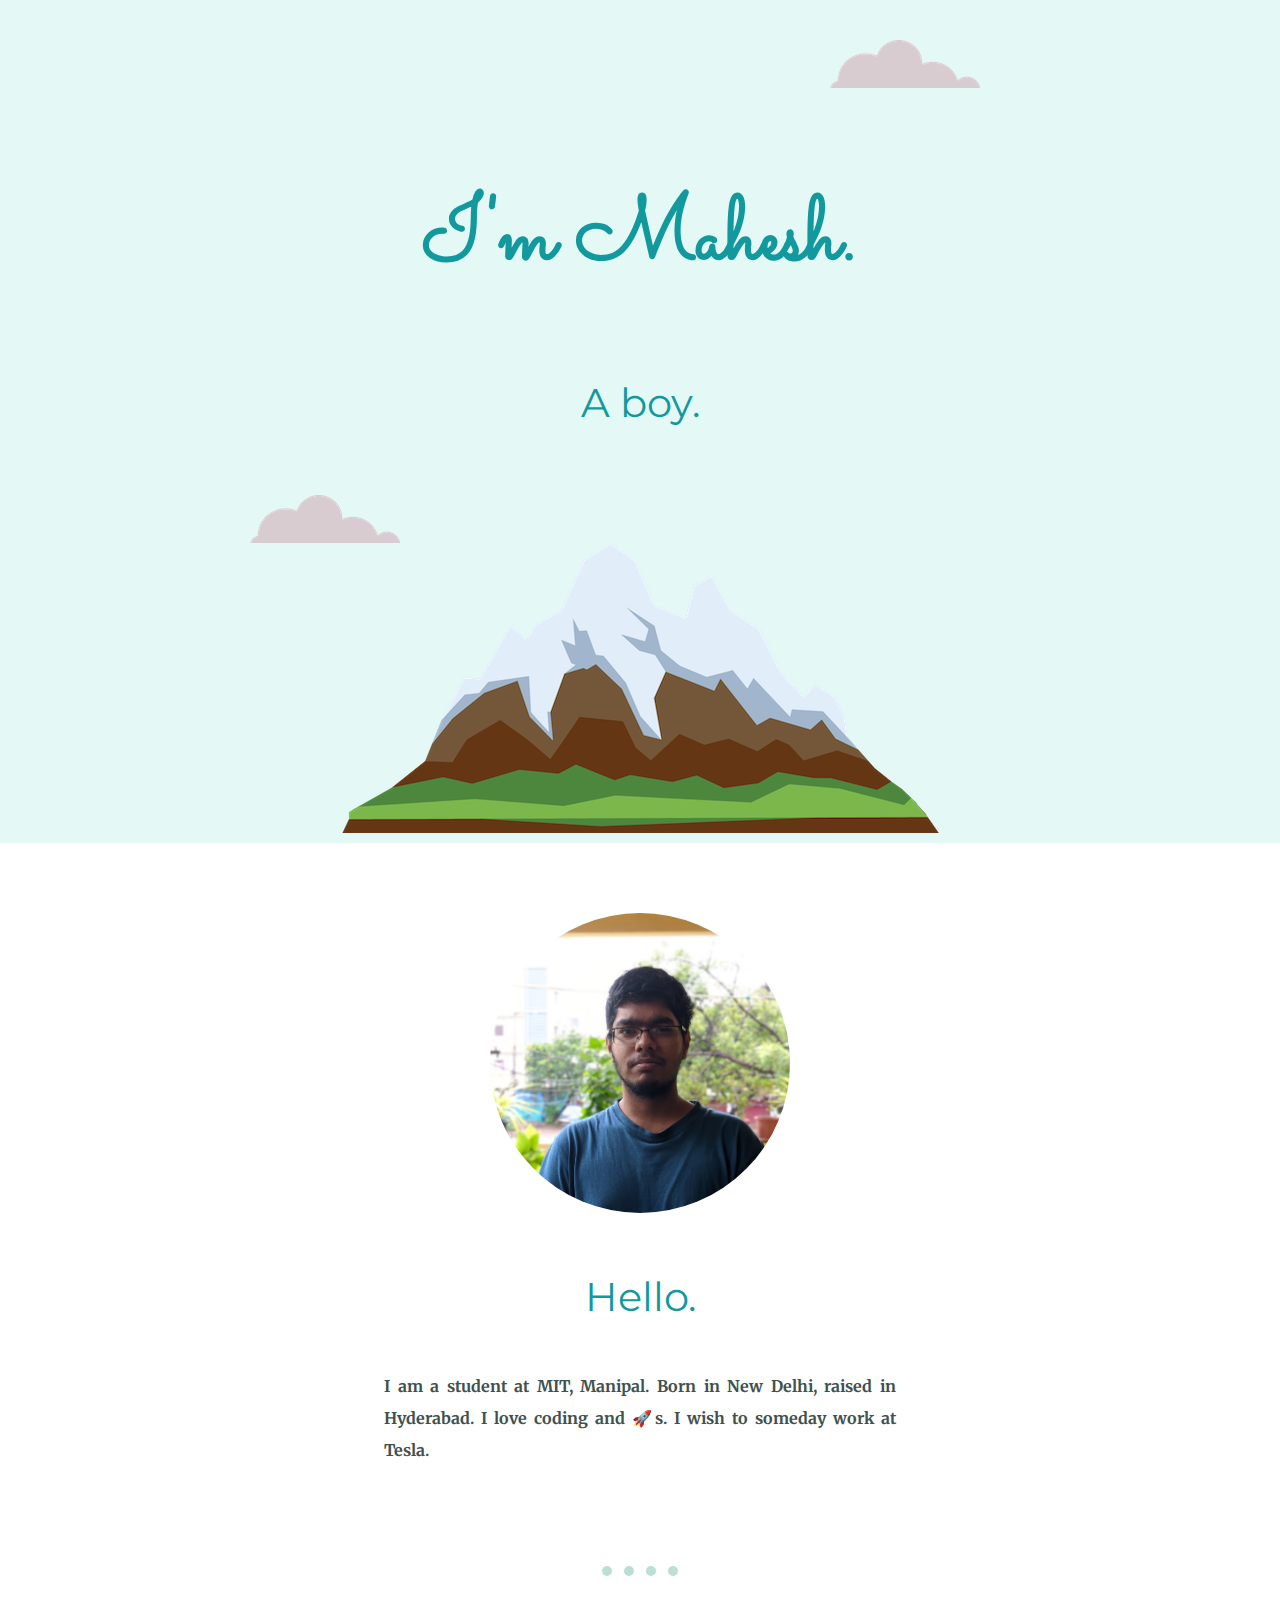
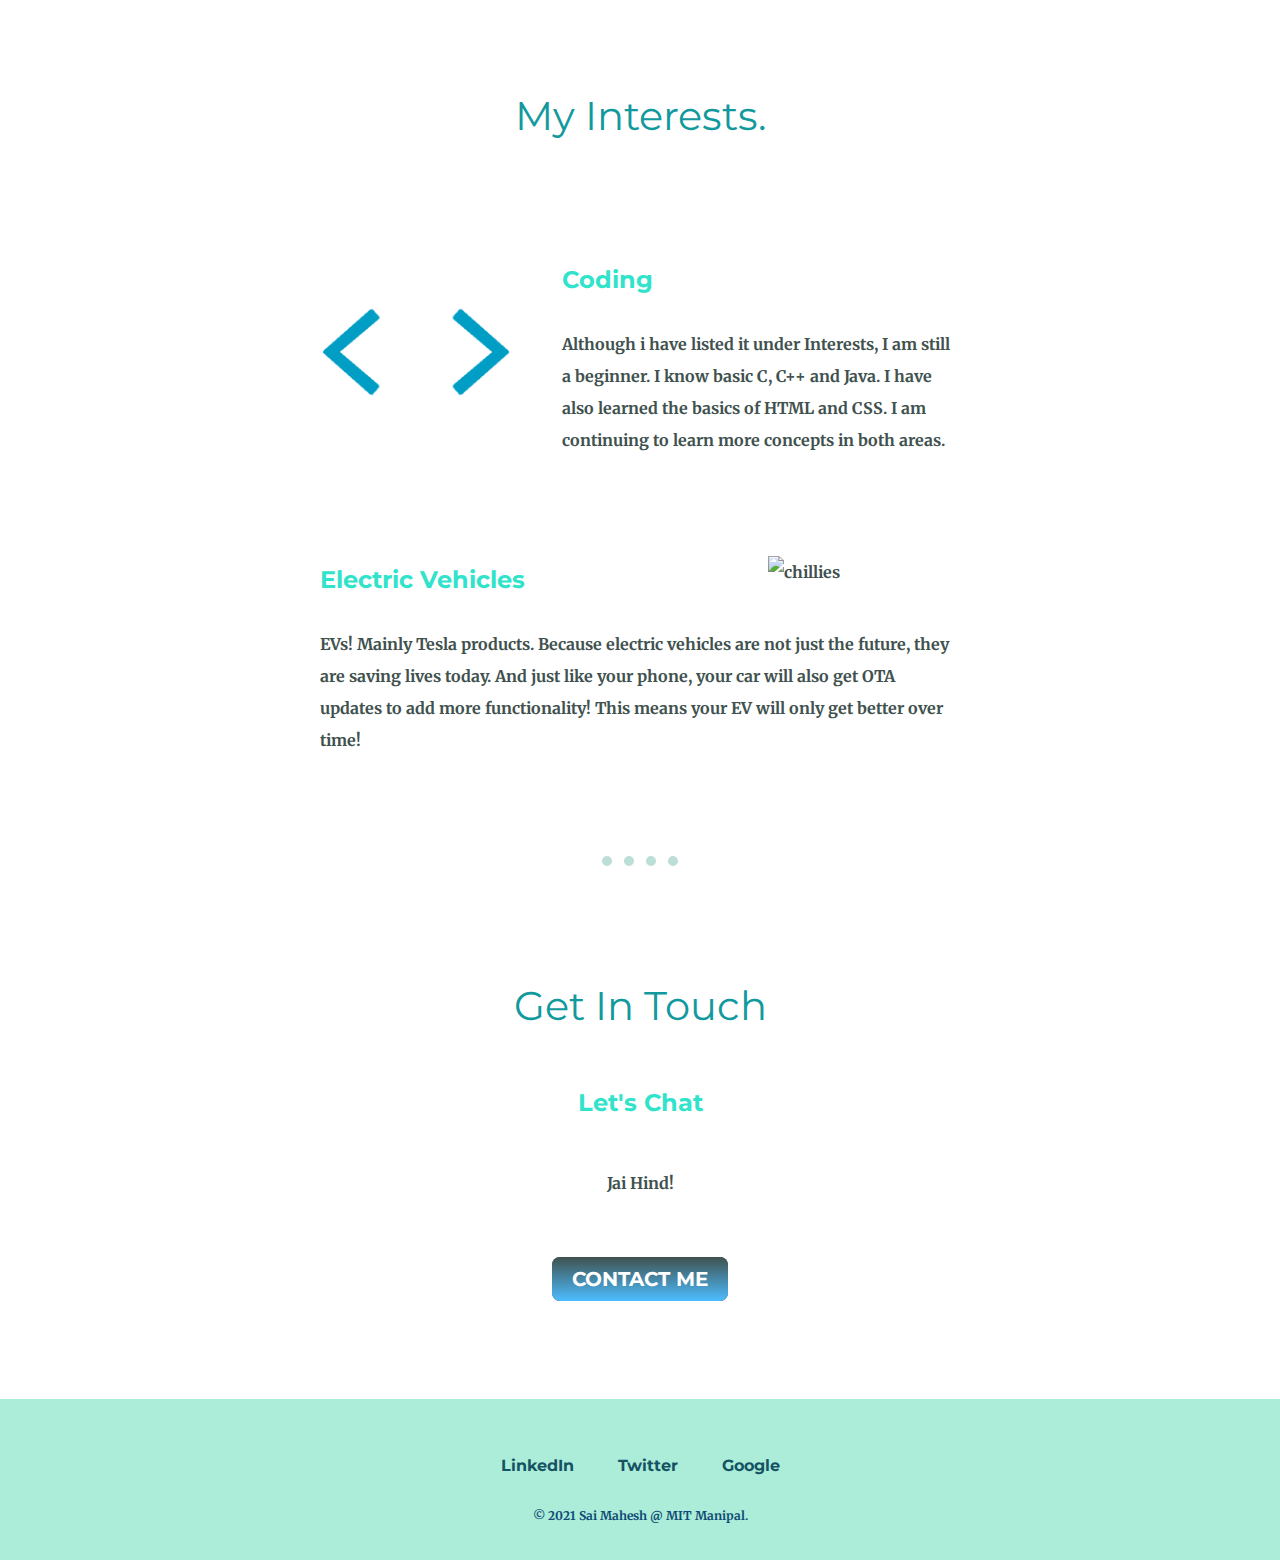
==== index.html @ 8e30acc1 "removed lorem ipsum text" ====
<!DOCTYPE html>
<html lang="en" dir="ltr">

<head>
  <meta charset="utf-8">
  <title>Sai Mahesh</title>
  <link rel="stylesheet" href="css/styles.css">
  <link rel="icon" href="favicon.ico">
  <link rel="preconnect" href="https://fonts.gstatic.com">
  <link href="https://fonts.googleapis.com/css2?family=Merriweather:wght@300&family=Montserrat&family=Sacramento&display=swap" rel="stylesheet">
</head>

<body>
  <div class="top-container">
    <img class="cld top-cloud" src="images/cloud.png" alt="cld-img">
    <h1>I'm Mahesh.</h1>
    <h2>A boy.</h2>
    <img class="cld bottom-cloud" src="images/cloud.png" alt="cld-img">
    <img src="images/mountain.png" alt="mntn-img">
  </div>

  <div class="middle-container">
    <div class="profile">
      <img class="my-face" src="images\00100srPORTRAIT_00100_BURST20200815103437027_COVER.jpg" alt="Me">
      <h2>Hello.</h2>
      <p class="my-description">I am a student at MIT, Manipal. Born in New Delhi, raised in Hyderabad. I love coding and 🚀s. I wish to someday work at Tesla.</p>
    </div>
    <hr>
    <div class="skills">
      <h2>My Interests.</h2>
      <div class="skill-row">
        <img class="skill-1" src="images\giphy.gif" alt="a computer">
        <h3>Coding</h3>
        <p class="sd1">Although i have listed it under Interests, I am still a beginner. I know basic C, C++ and Java. I have also learned the basics of HTML and CSS. I am continuing to learn more concepts in both areas.</p>
      </div>
      <div class="skill-row">
        <img class="skill-2" src="images\tesla-model-x(13).png" alt="chillies">
        <h3>Electric Vehicles</h3>
        <p class="sd2">EVs! Mainly Tesla products. Because electric vehicles are not just the future, they are saving lives today. And just like your phone, your car will also get OTA updates to add more functionality! This means your EV will only
          get better over time!</p>
      </div>
    </div>
    <hr>
    <div class="contact-me">
      <h2>Get In Touch</h2>
      <h3>Let's Chat</h3>
      <p class="contact-message">Jai Hind!</p>
      <a href="mailto:saimaheshpb@gmail.com" class="btn">CONTACT ME</a>
    </div>
  </div>


  <div class="bottom-container">
    <a class="footer-link" href="https://www.linkedin.com/">LinkedIn</a>
    <a class="footer-link" href="https://twitter.com/pbsm22">Twitter</a>
    <a class="footer-link" href="https://www.google.in/">Google</a>
    <p class="copyright">© 2021 Sai Mahesh @ MIT Manipal.</p>
  </div>

</body>

</html>
---- css/styles.css ----
body {
  color: #40514E;
  margin: 0;
  text-align: center;
  font-family: 'Merriweather', serif;
  font-weight: bold;
  line-height: 2;
}

hr {
  border-style: dotted none none none;
  border-width: 10px;
  width: 6%;
  margin: 100px auto;
  color: #bbded6;
}

h1 {
  font-size: 5.625rem;
  margin: 50px auto 0 auto;
  font-family: 'Sacramento', cursive;
  color: #11999e;
}

h2 {
  font-family: 'Montserrat', sans-serif;
  font-size: 2.5rem;
  font-weight: normal;
  color: #11999e;
}

h3 {
  font-family: 'Montserrat', sans-serif;
  color: #30e3ca;
  font-size: 150%;
}

a {
  color: #155263;
  font-family: 'Montserrat', sans-serif;
  margin: 20px 20px;
  text-decoration: none;
}
a:hover {
  color: #defcf9;
}
.my-description {
  margin: auto 30%;
  line-height: 2;
  text-align: justify;
}

.profile {
  vertical-align: middle;
  text-align: center;
}

.top-container {
  background-color: #e4f9f5;
  position: relative;
  padding-top: 100px;
}

.middle-container {
  position: static;
}

.bottom-container {
  background-color: #abedd8;
  padding: 50px 0 20px;
  margin-top: 100px;
}

.top-cloud {
  position: absolute;
  right: 300px;
  top: 40px;
}

.bottom-cloud {
  position: absolute;
  left: 250px;
  bottom: 300px;
}

.my-face {
  width: 300px;
  height: 300px;
  object-fit: cover;
  border-radius: 50%;
  margin-top: 70px;
}

.skill-row {
  width: 50%;
  margin: 100px auto;
  text-align: left;
  line-height: 2;
}

.skill-1 {
  width: 30%;
  margin-right: 50px;
  float: left;
}

.skill-2 {
  width: 30%;
  margin-left: 50px;
  float: right;
}

.btn {
  background: #40514E;
  background-image: -webkit-linear-gradient(top, #40514E, #4cbdff);
  background-image: -moz-linear-gradient(top, #40514E, #4cbdff);
  background-image: -ms-linear-gradient(top, #40514E, #4cbdff);
  background-image: -o-linear-gradient(top, #40514E, #4cbdff);
  background-image: linear-gradient(to bottom, #40514E, #4cbdff);
  -webkit-border-radius: 8;
  -moz-border-radius: 8;
  border-radius: 8px;
  font-family: 'Montserrat', sans-serif;
  color: #ffffff;
  font-size: 20px;
  padding: 10px 20px 10px 20px;
  text-decoration: none;
}

.btn:hover {
  background: #3cb0fd;
  background-image: -webkit-linear-gradient(top, #3cb0fd, #3498db);
  background-image: -moz-linear-gradient(top, #3cb0fd, #3498db);
  background-image: -ms-linear-gradient(top, #3cb0fd, #3498db);
  background-image: -o-linear-gradient(top, #3cb0fd, #3498db);
  background-image: linear-gradient(to bottom, #3cb0fd, #3498db);
  text-decoration: none;
}
.contact-message {
  width: 40%;
  margin: 40px auto 60px;
}
.copyright {
  padding-top: 10px;
  color: #0f4c75;
  font-size: .75rem;
}
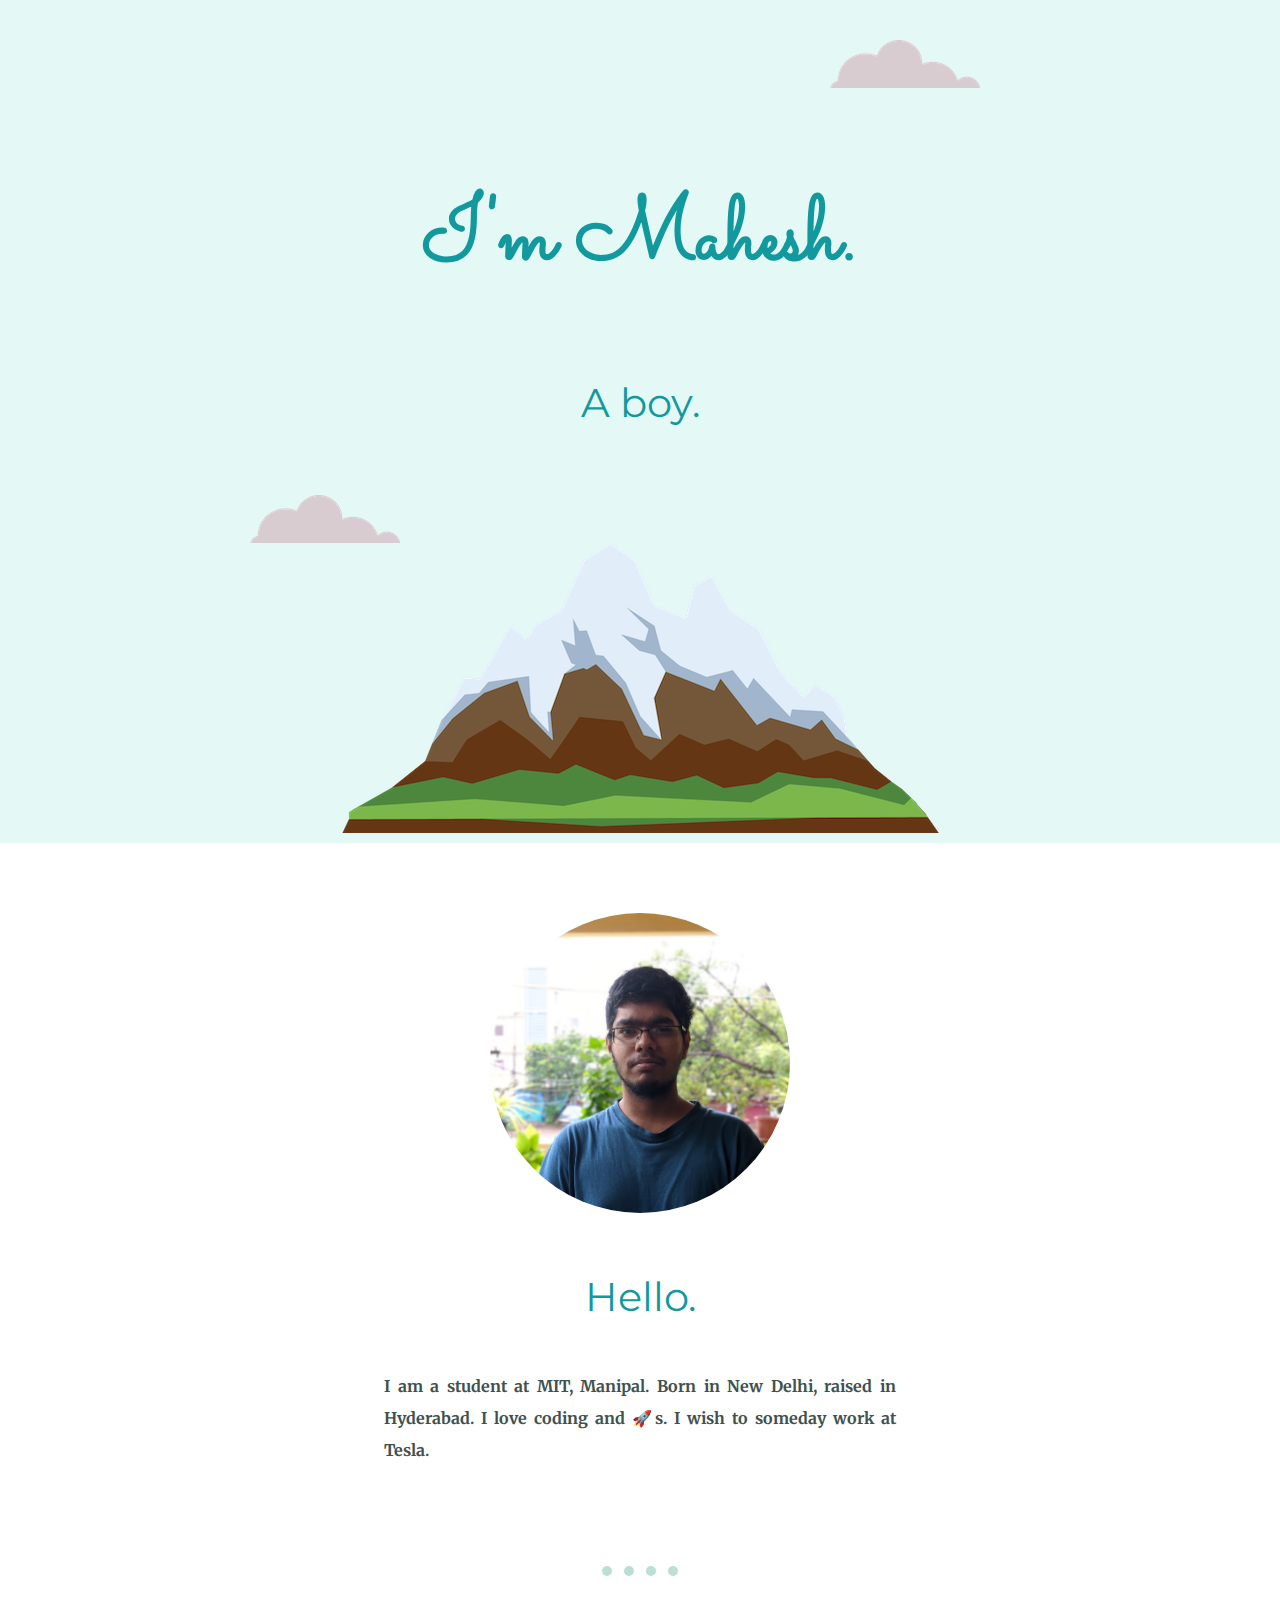
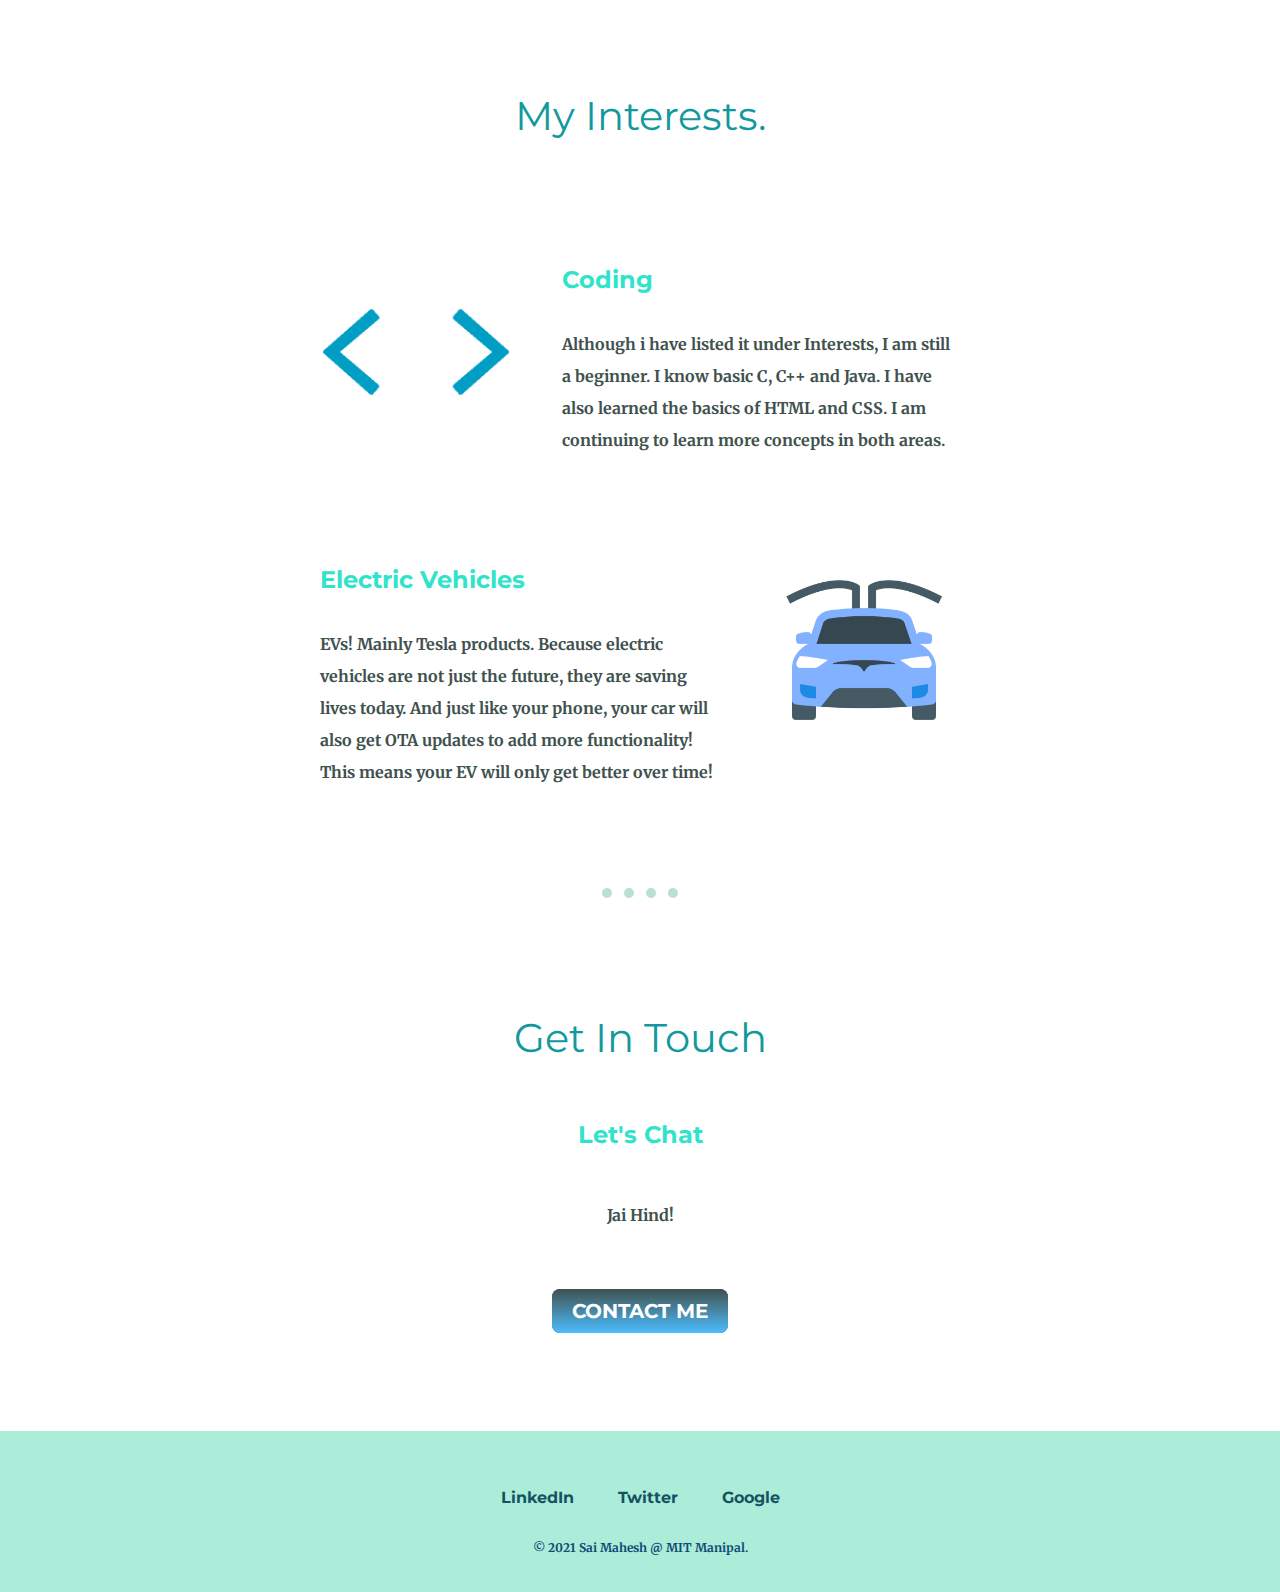
==== commit e7565314: "changed alt text for skill-2" ====
--- a/index.html
+++ b/index.html
@@ -34,7 +34,7 @@
         <p class="sd1">Although i have listed it under Interests, I am still a beginner. I know basic C, C++ and Java. I have also learned the basics of HTML and CSS. I am continuing to learn more concepts in both areas.</p>
       </div>
       <div class="skill-row">
-        <img class="skill-2" src="images\tesla-model-x(13).png" alt="chillies">
+        <img class="skill-2" src="images\tesla-model-x(13).png" alt="model-x">
         <h3>Electric Vehicles</h3>
         <p class="sd2">EVs! Mainly Tesla products. Because electric vehicles are not just the future, they are saving lives today. And just like your phone, your car will also get OTA updates to add more functionality! This means your EV will only
           get better over time!</p>
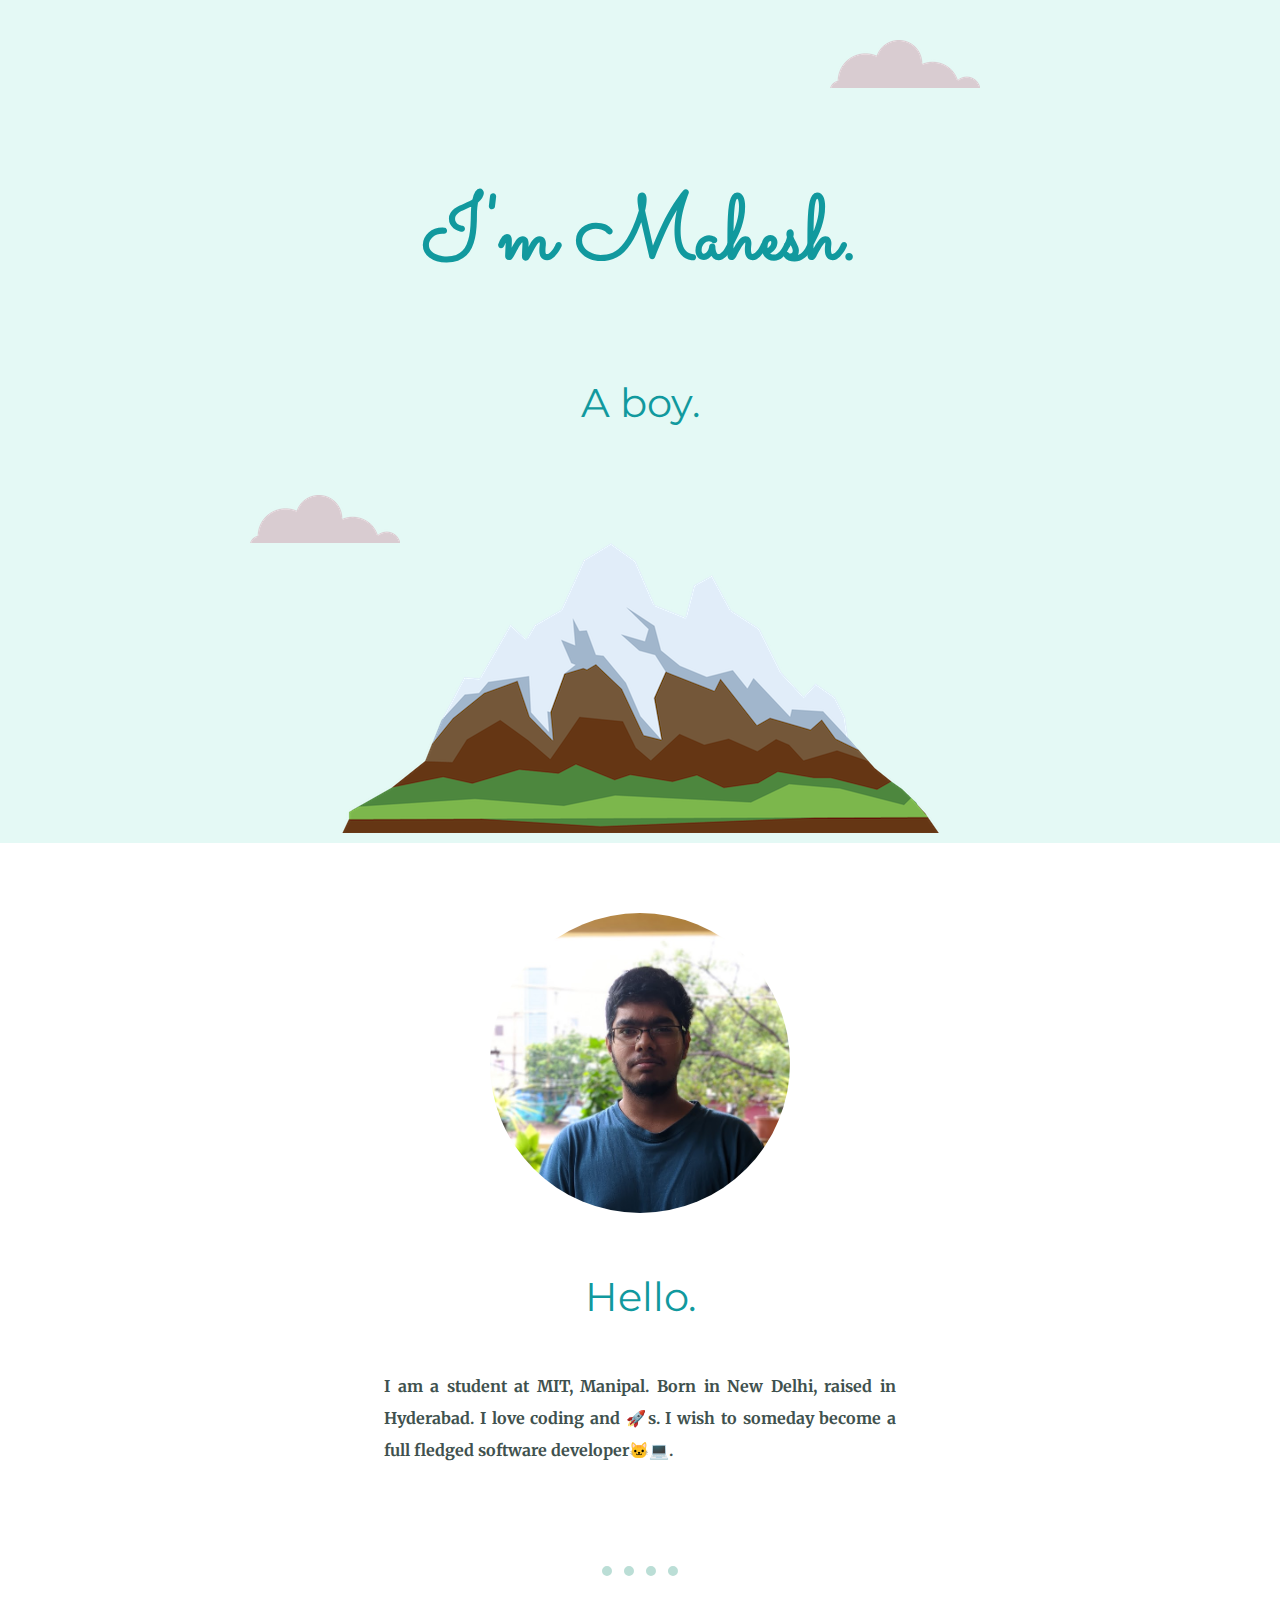
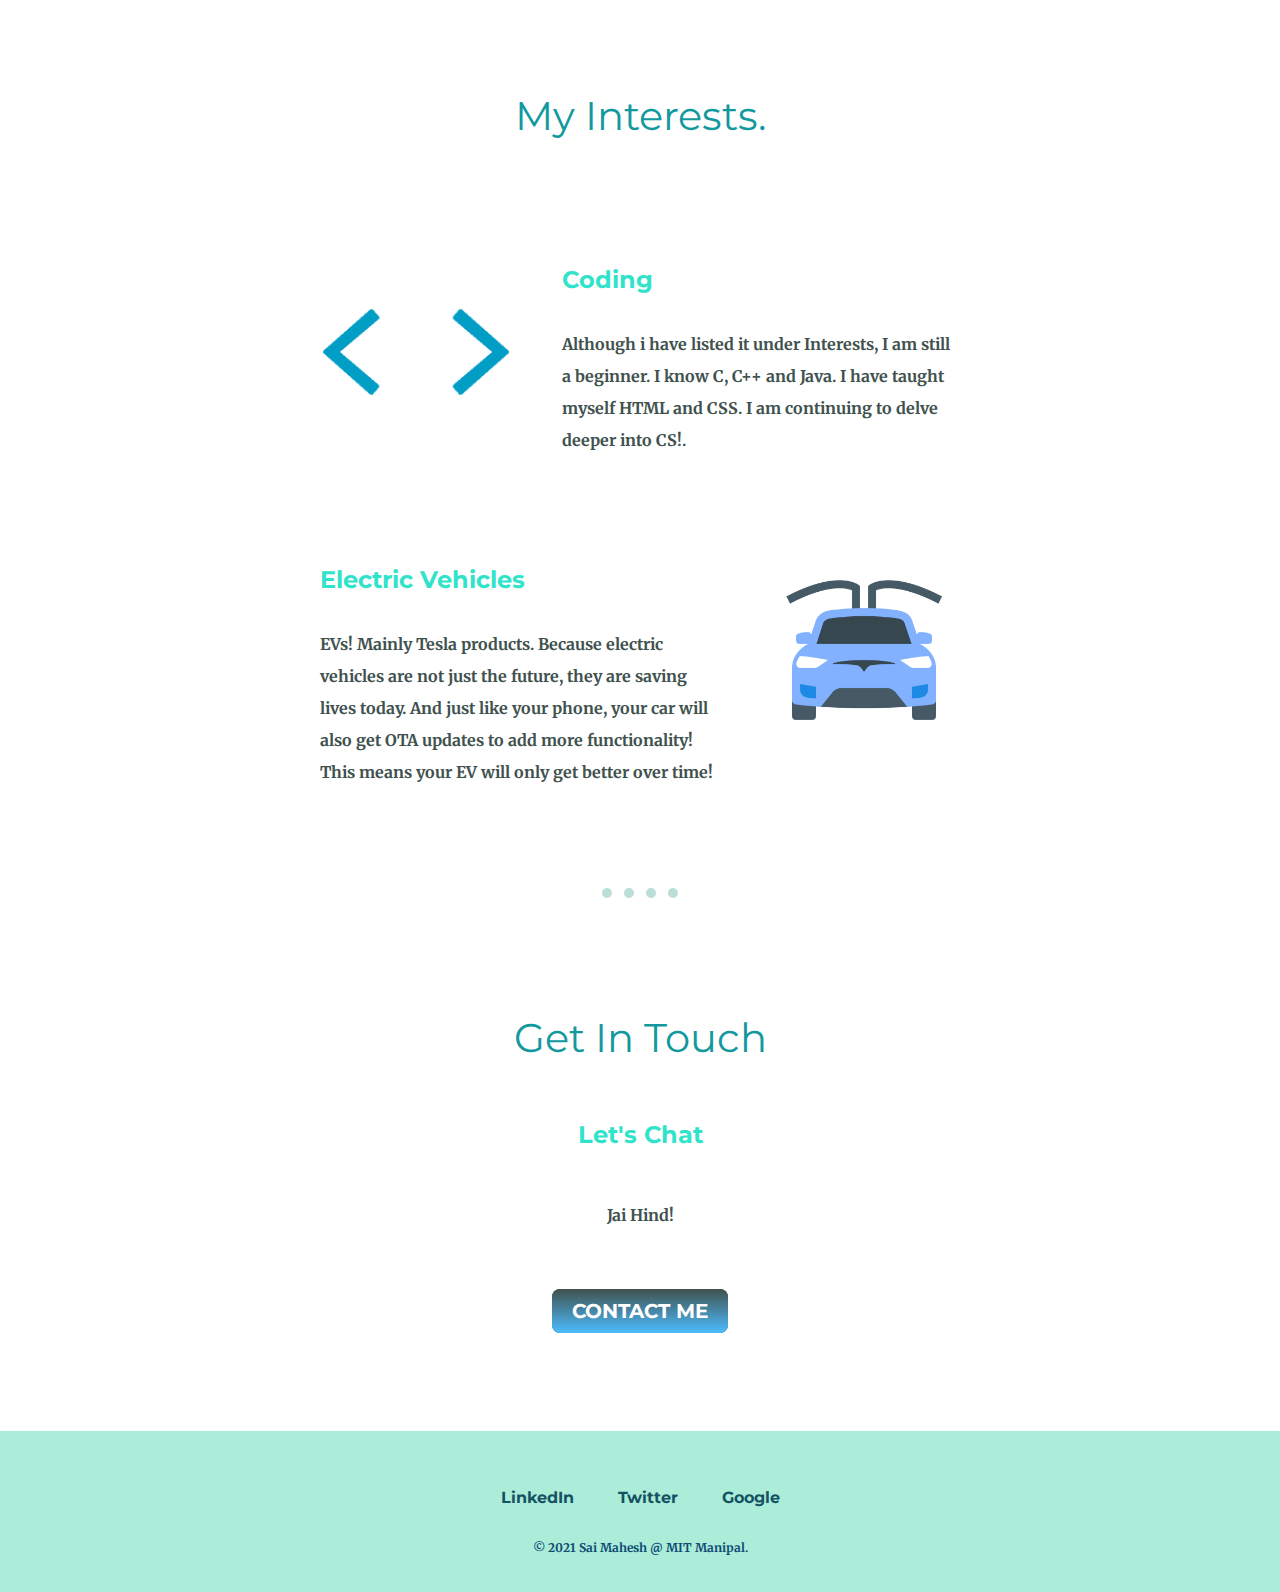
==== commit d88139c0: "Update index.html" ====
--- a/index.html
+++ b/index.html
@@ -23,7 +23,7 @@
     <div class="profile">
       <img class="my-face" src="images\00100srPORTRAIT_00100_BURST20200815103437027_COVER.jpg" alt="Me">
       <h2>Hello.</h2>
-      <p class="my-description">I am a student at MIT, Manipal. Born in New Delhi, raised in Hyderabad. I love coding and 🚀s. I wish to someday work at Tesla.</p>
+      <p class="my-description">I am a student at MIT, Manipal. Born in New Delhi, raised in Hyderabad. I love coding and 🚀s. I wish to someday become a full fledged software developer🐱‍💻.</p>
     </div>
     <hr>
     <div class="skills">
@@ -31,7 +31,7 @@
       <div class="skill-row">
         <img class="skill-1" src="images\giphy.gif" alt="a computer">
         <h3>Coding</h3>
-        <p class="sd1">Although i have listed it under Interests, I am still a beginner. I know basic C, C++ and Java. I have also learned the basics of HTML and CSS. I am continuing to learn more concepts in both areas.</p>
+        <p class="sd1">Although i have listed it under Interests, I am still a beginner. I know C, C++ and Java. I have taught myself HTML and CSS. I am continuing to delve deeper into CS!.</p>
       </div>
       <div class="skill-row">
         <img class="skill-2" src="images\tesla-model-x(13).png" alt="model-x">
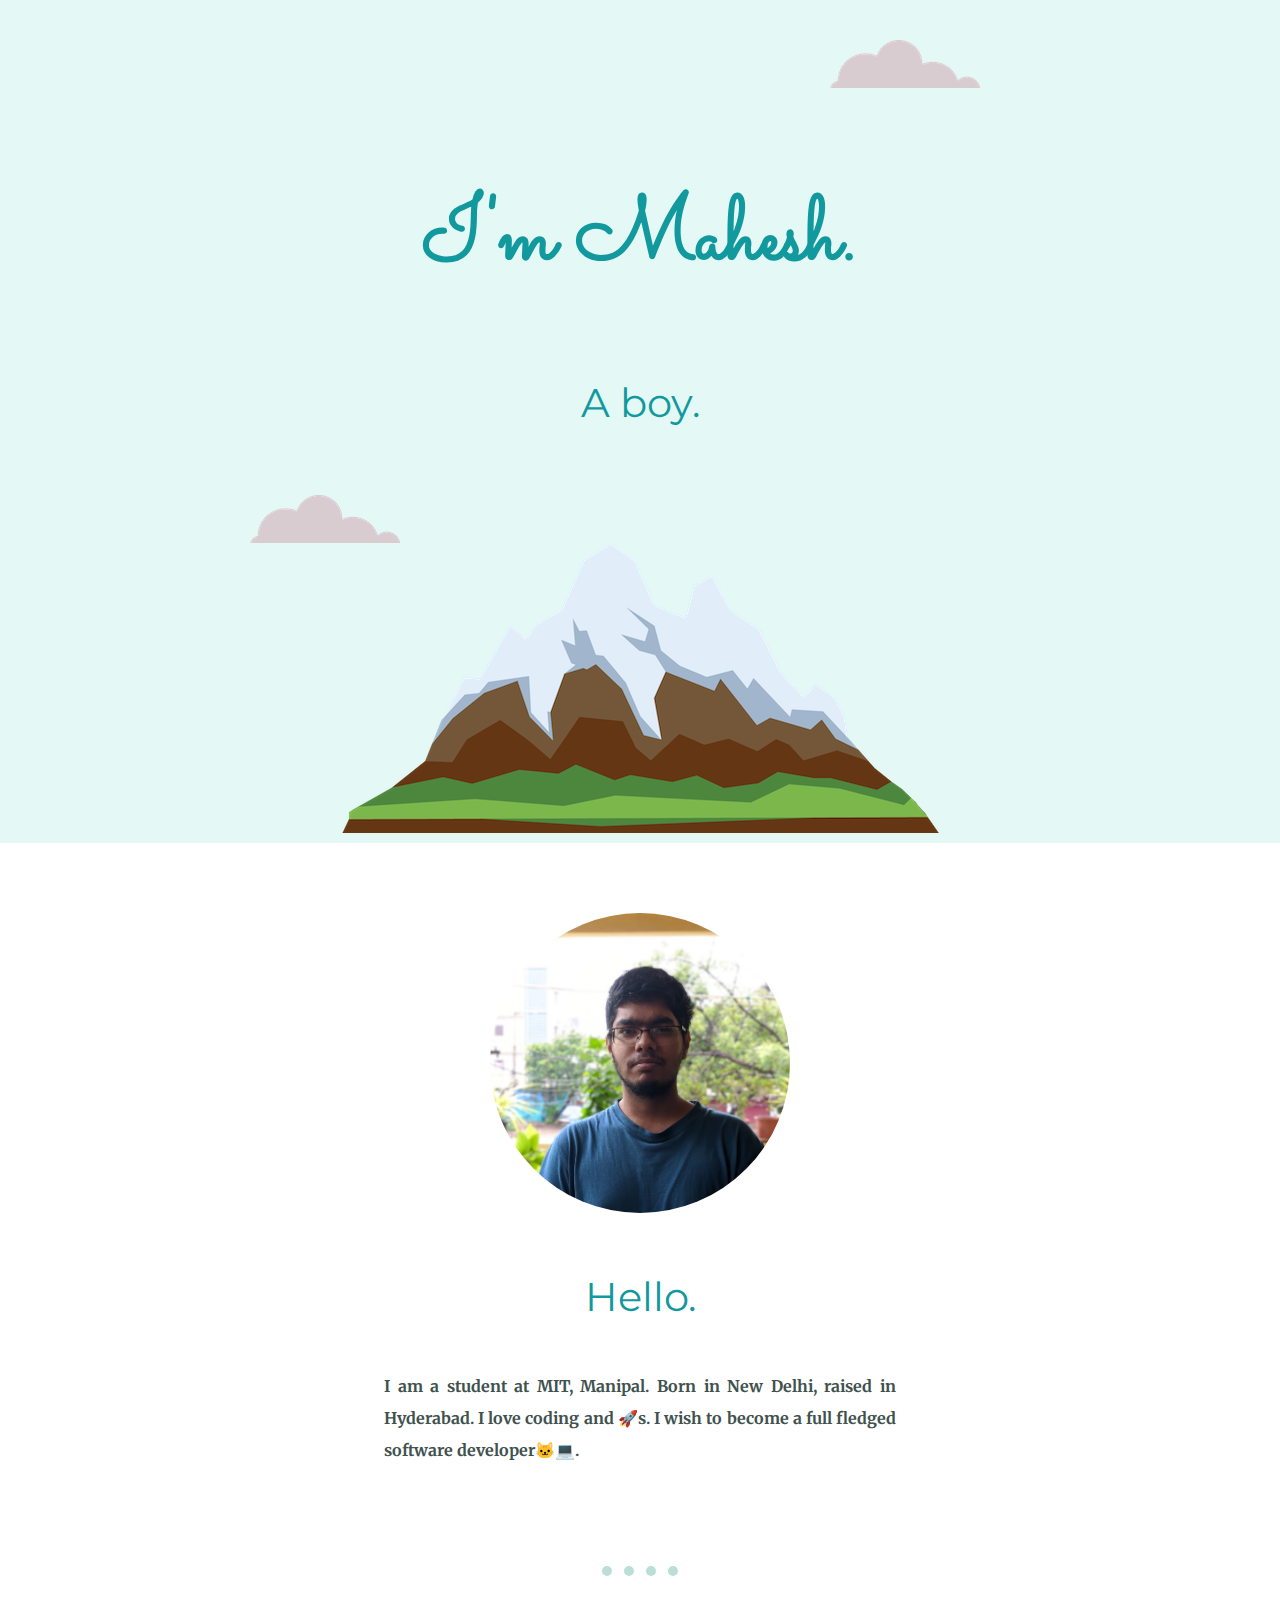
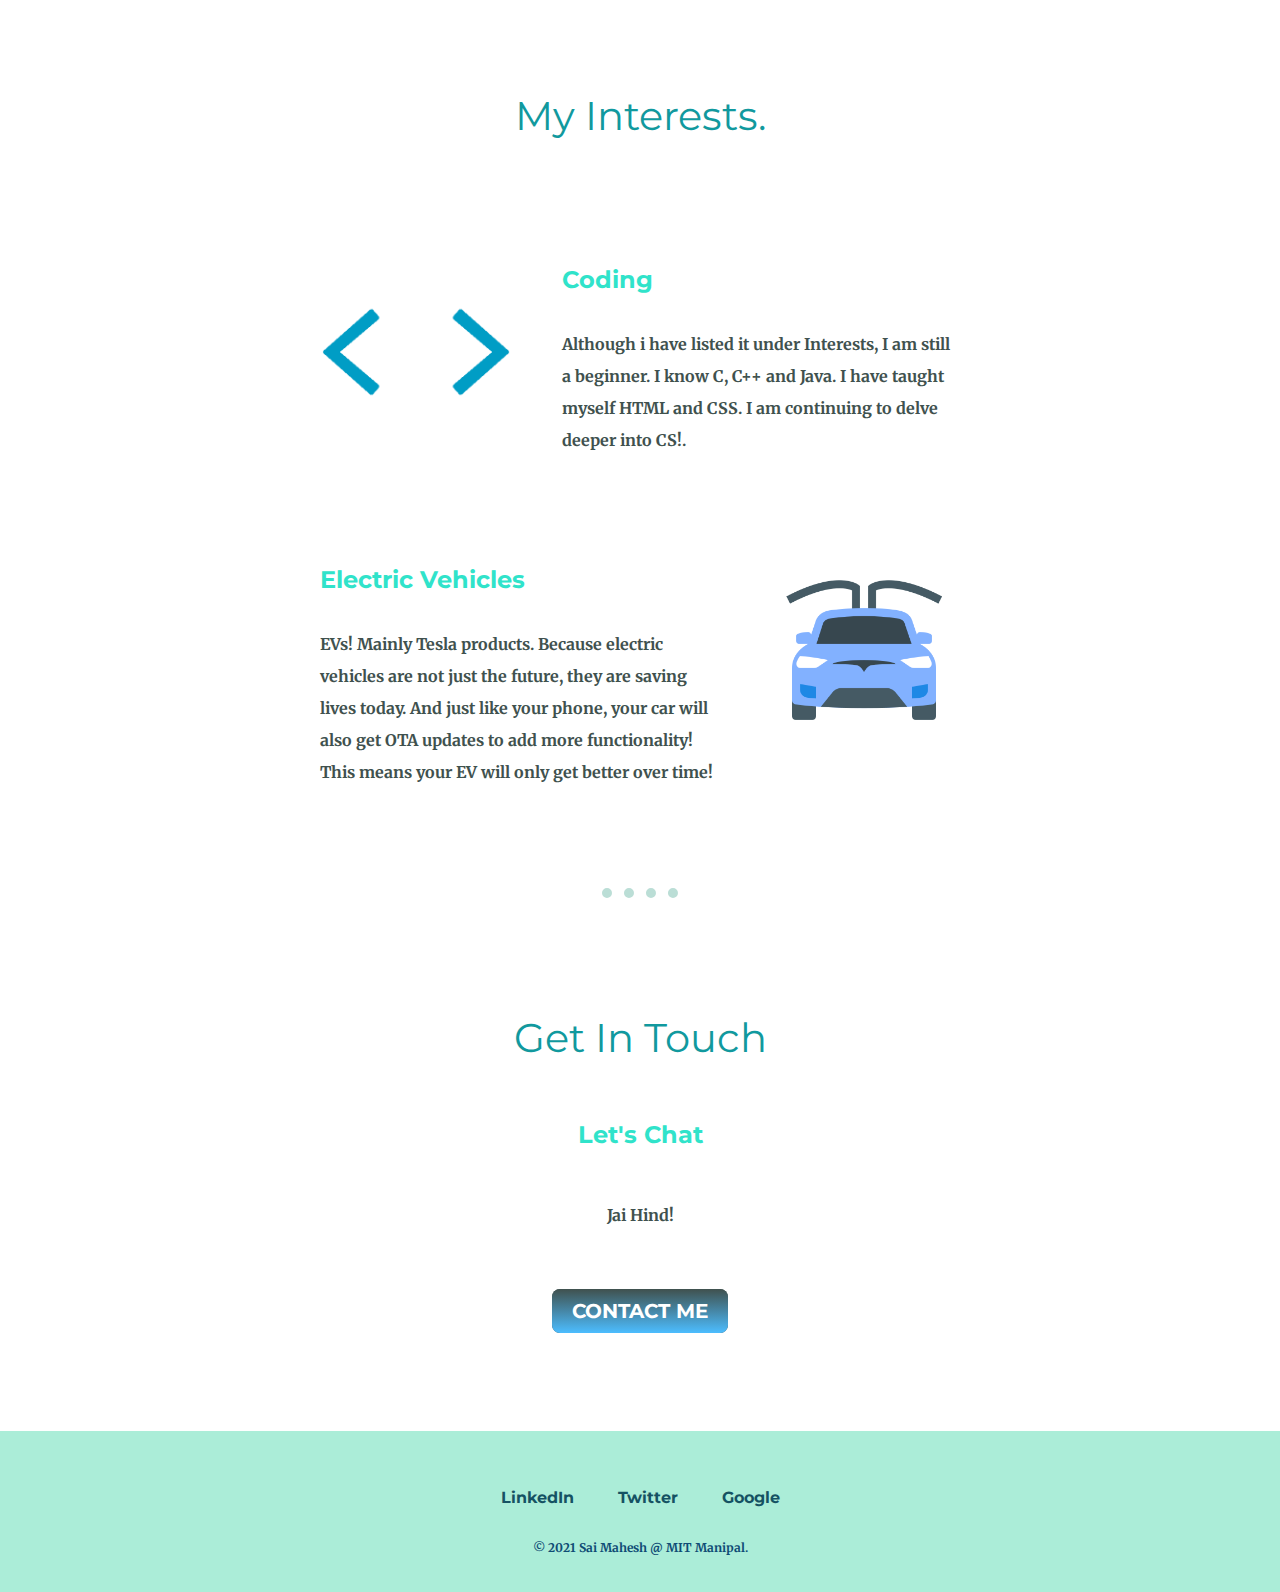
==== commit ae43d727: "Update index.html" ====
--- a/index.html
+++ b/index.html
@@ -23,7 +23,7 @@
     <div class="profile">
       <img class="my-face" src="images\00100srPORTRAIT_00100_BURST20200815103437027_COVER.jpg" alt="Me">
       <h2>Hello.</h2>
-      <p class="my-description">I am a student at MIT, Manipal. Born in New Delhi, raised in Hyderabad. I love coding and 🚀s. I wish to someday become a full fledged software developer🐱‍💻.</p>
+      <p class="my-description">I am a student at MIT, Manipal. Born in New Delhi, raised in Hyderabad. I love coding and 🚀s. I wish to become a full fledged software developer🐱‍💻.</p>
     </div>
     <hr>
     <div class="skills">
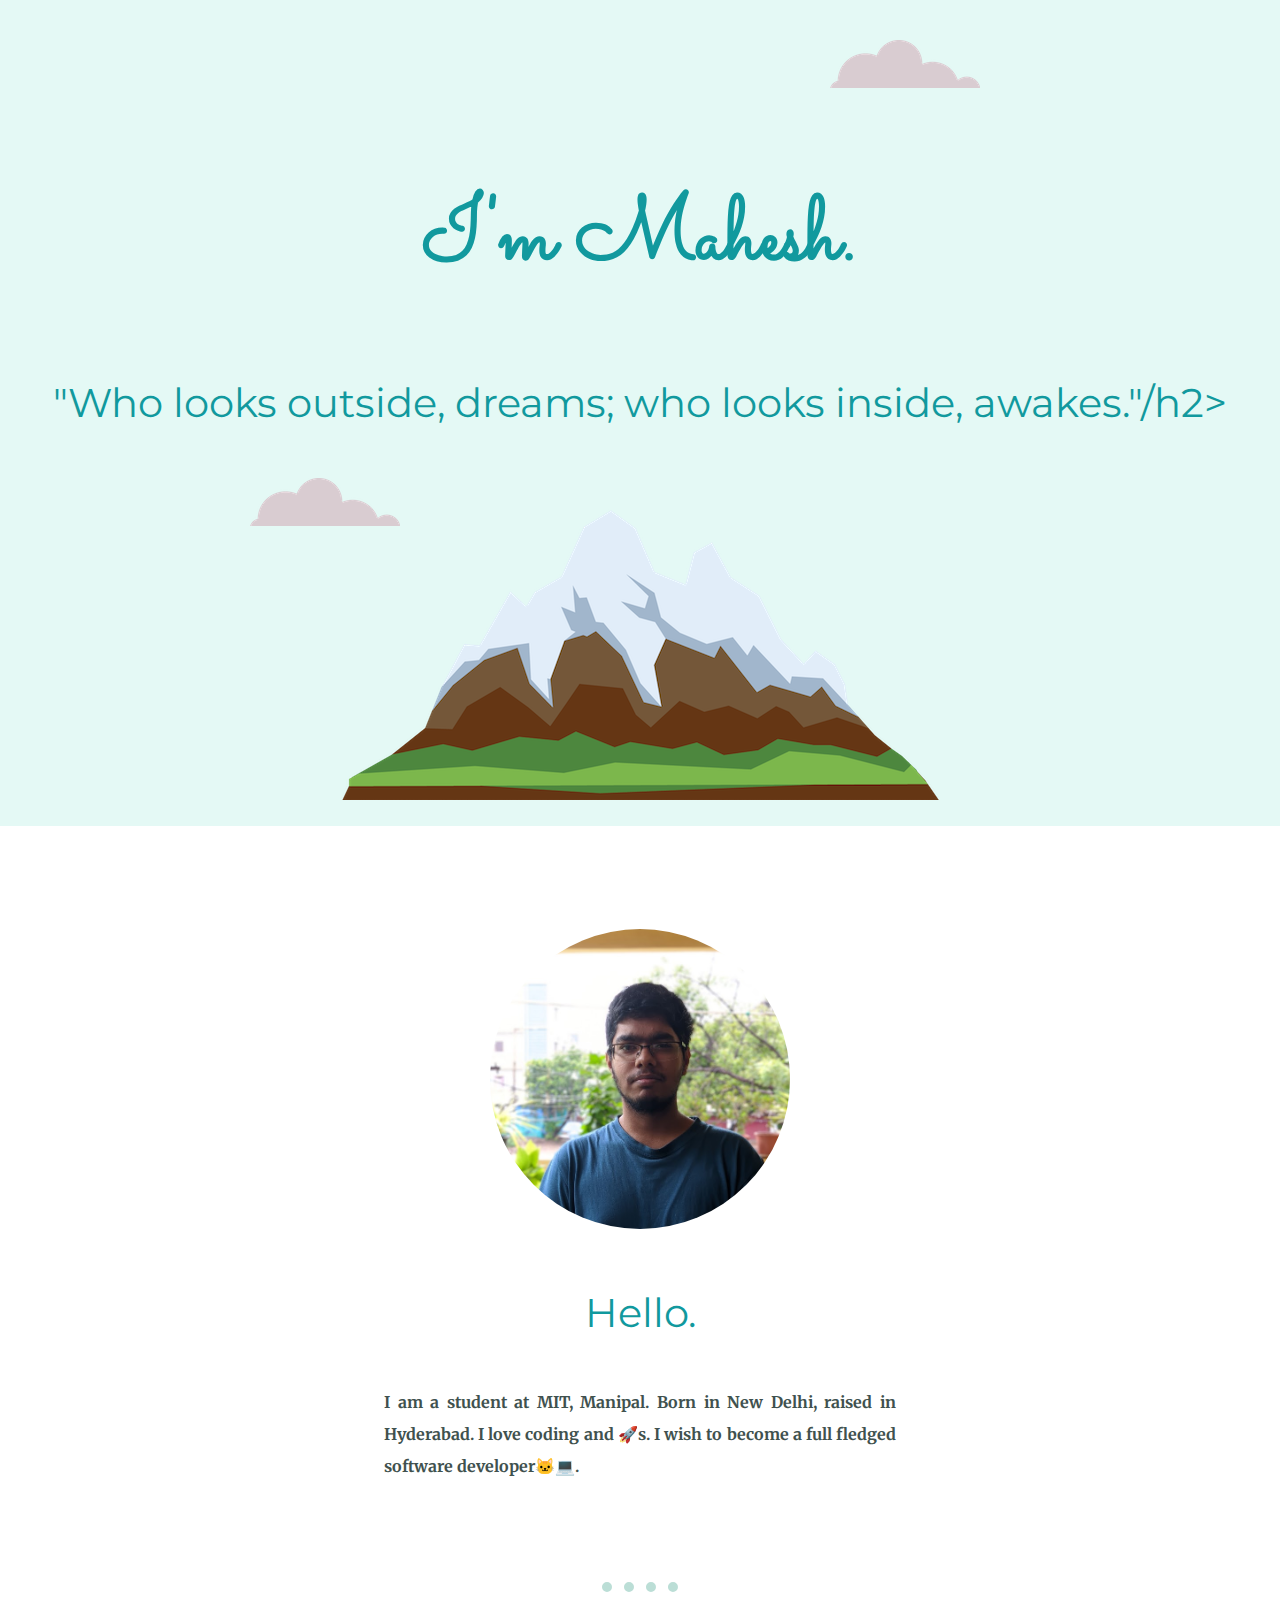
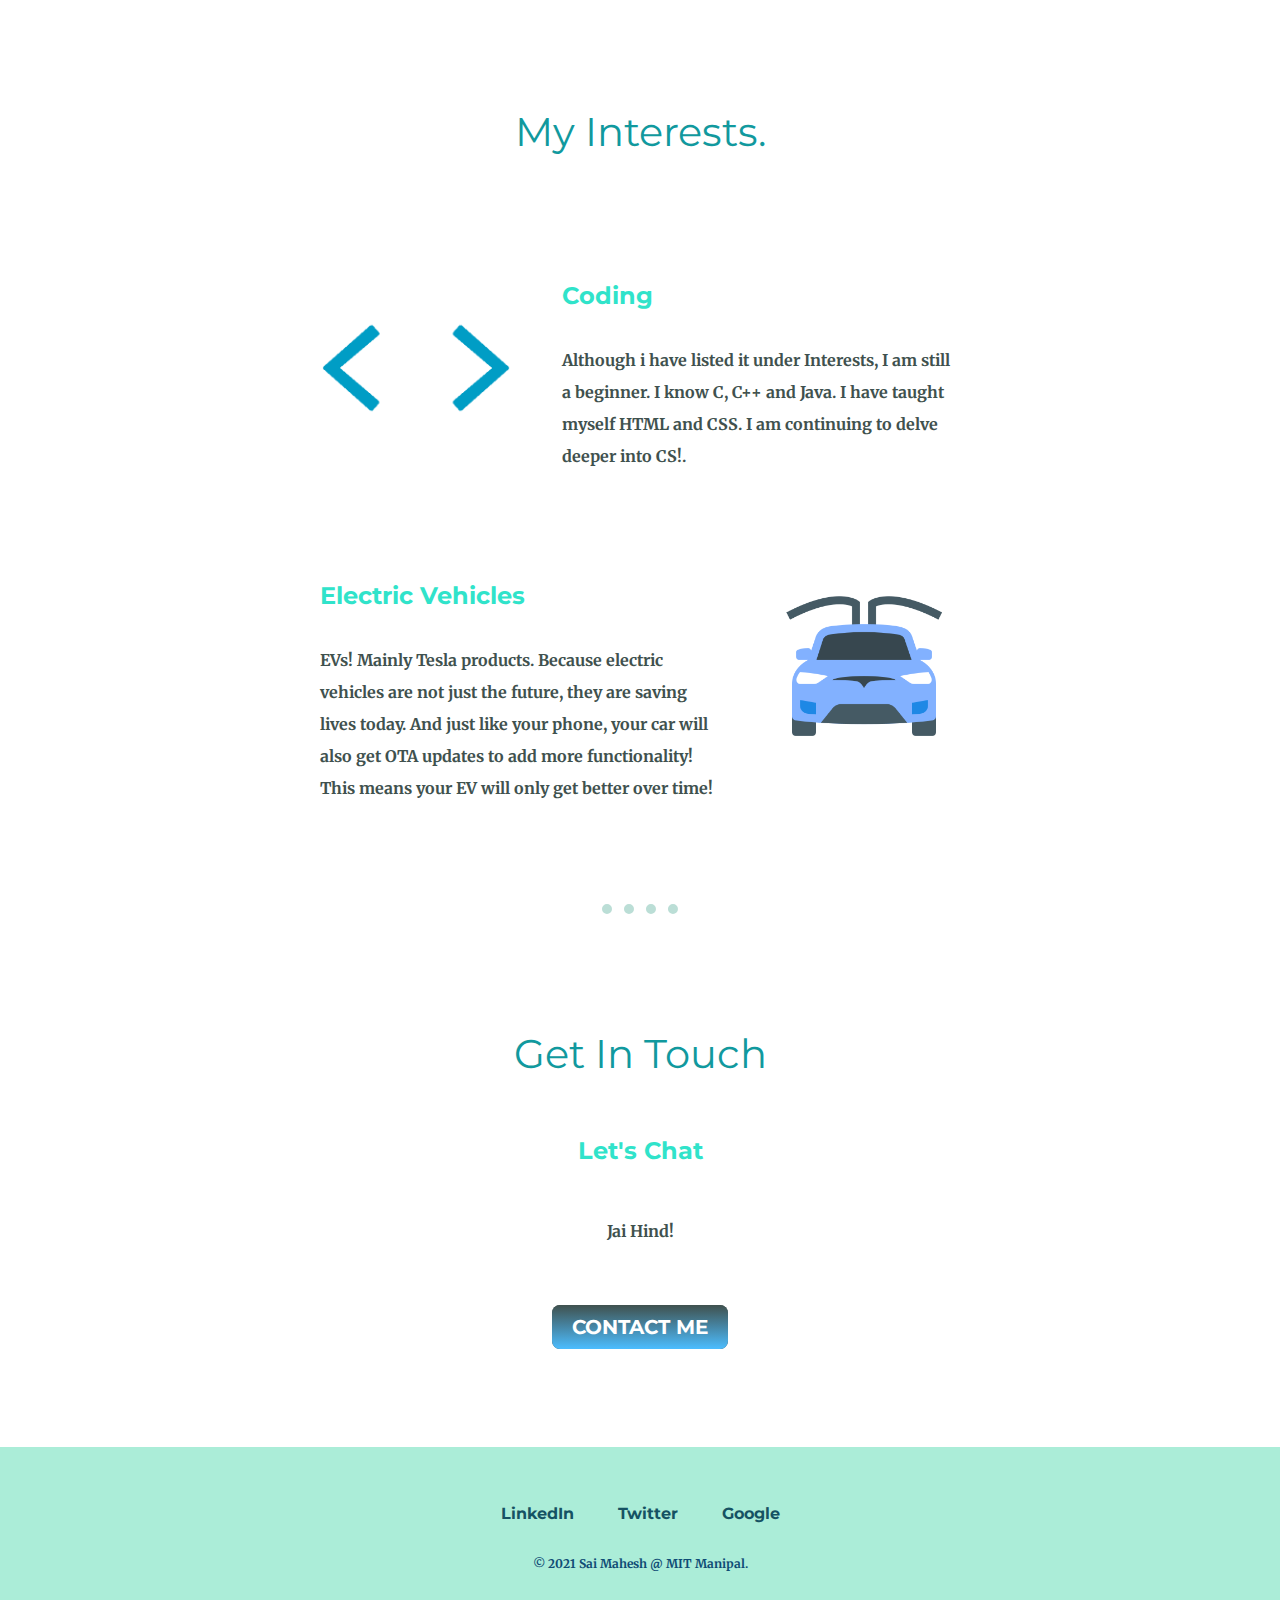
==== commit 5f28b78e: "Update index.html" ====
--- a/index.html
+++ b/index.html
@@ -14,7 +14,7 @@
   <div class="top-container">
     <img class="cld top-cloud" src="images/cloud.png" alt="cld-img">
     <h1>I'm Mahesh.</h1>
-    <h2>A boy.</h2>
+    <h2>"Who looks outside, dreams; who looks inside, awakes."/h2>
     <img class="cld bottom-cloud" src="images/cloud.png" alt="cld-img">
     <img src="images/mountain.png" alt="mntn-img">
   </div>
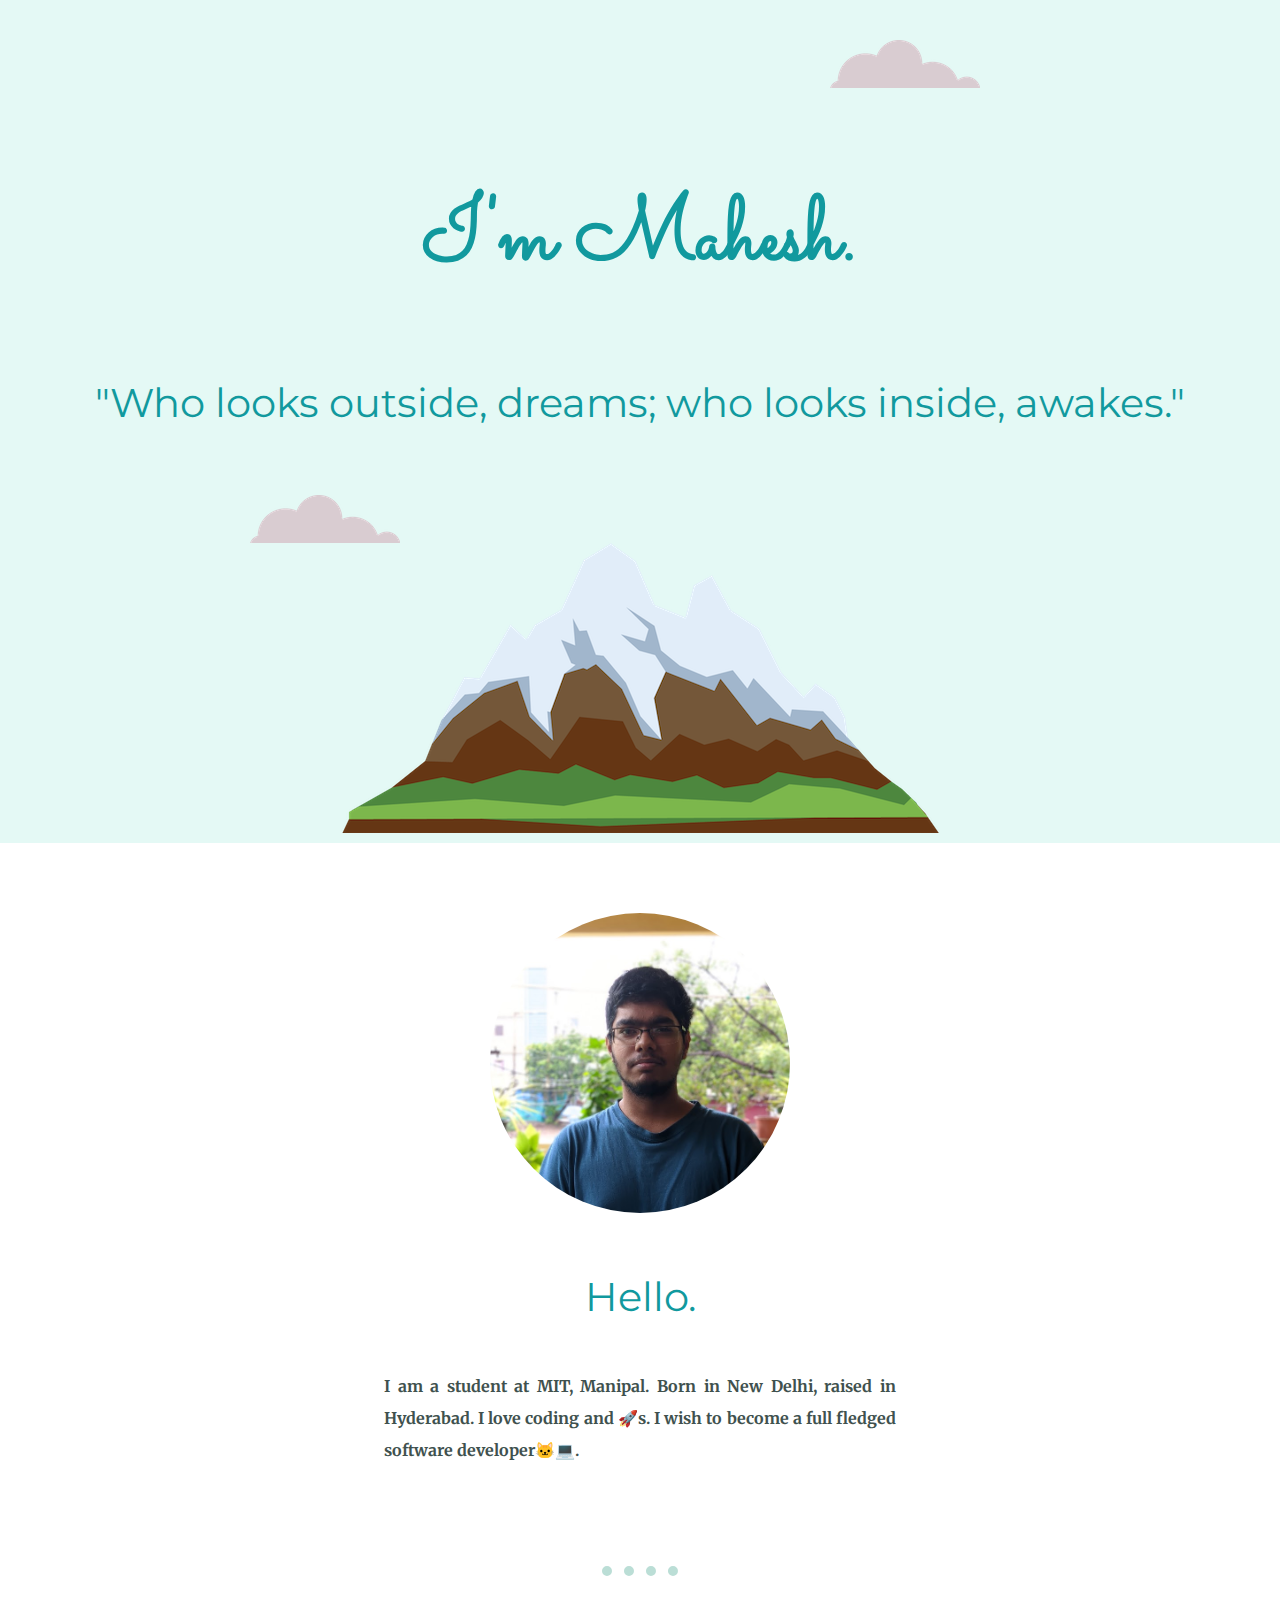
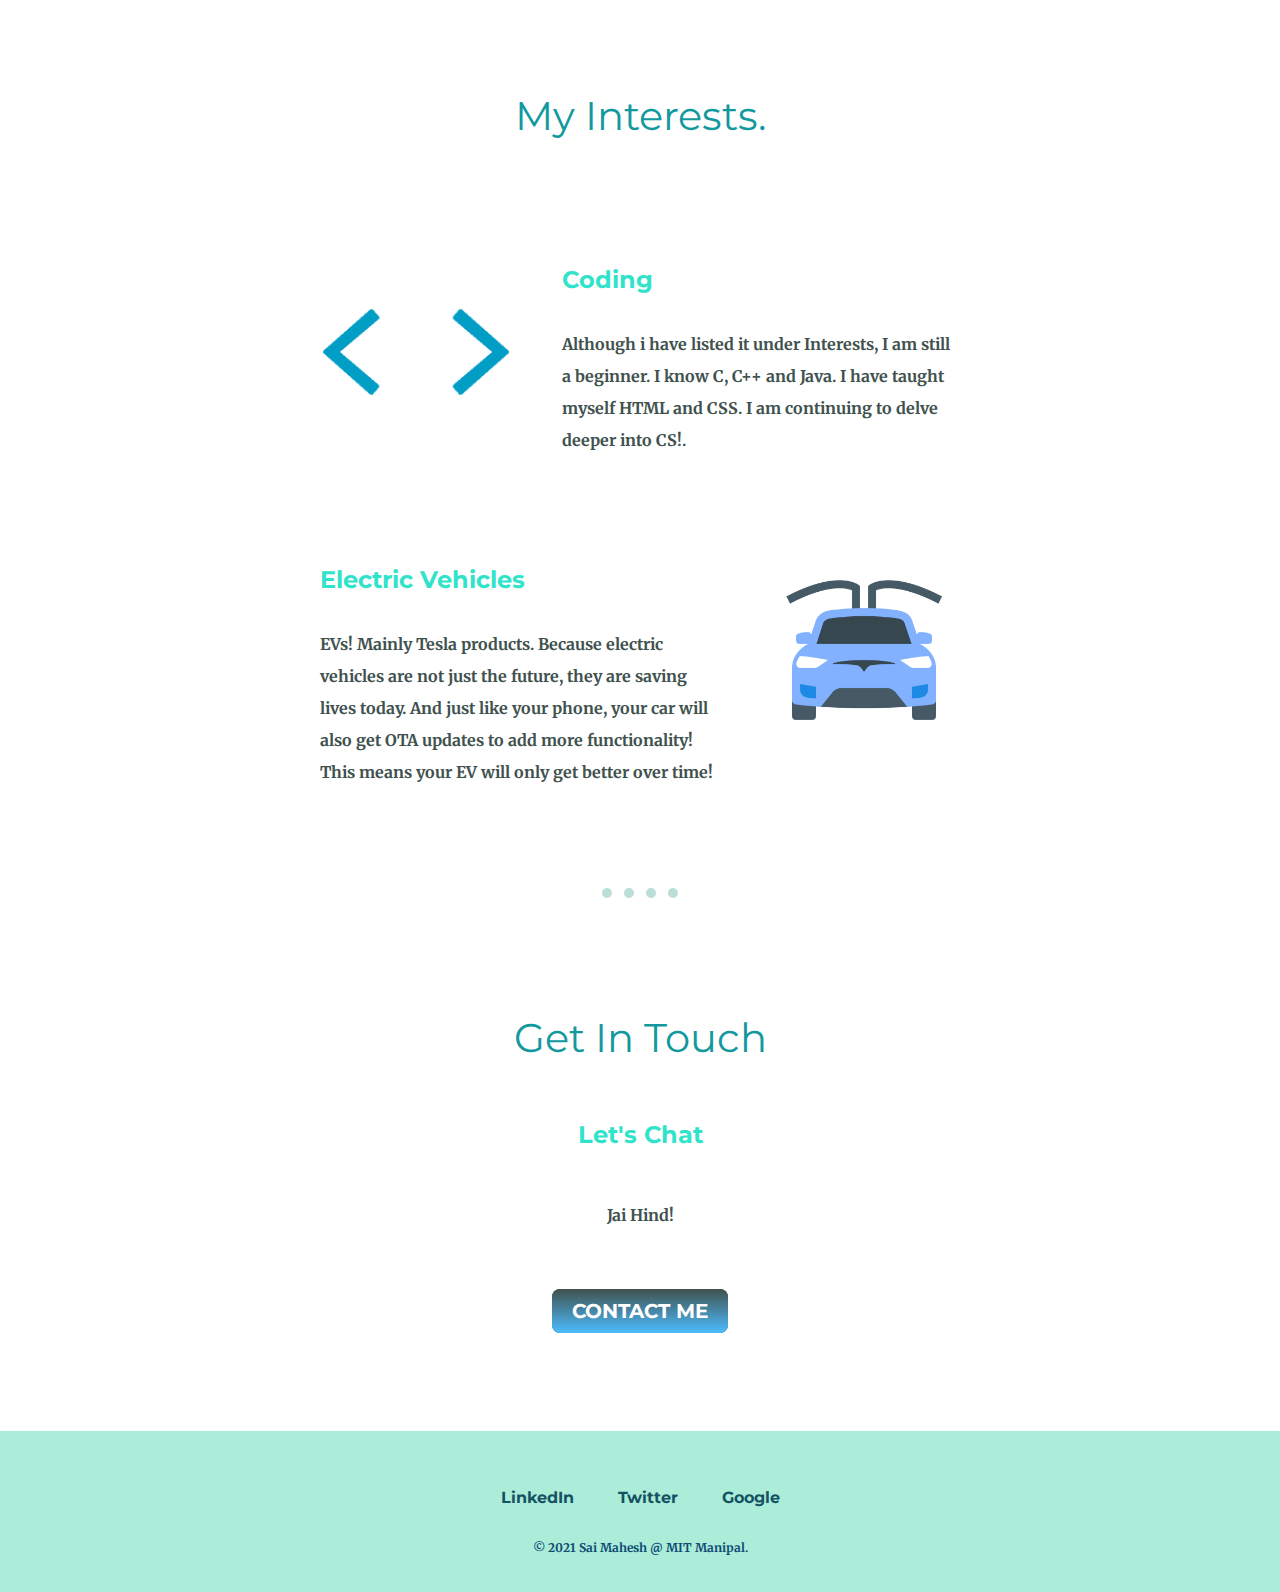
==== commit 4520e891: "Update index.html" ====
--- a/index.html
+++ b/index.html
@@ -14,7 +14,7 @@
   <div class="top-container">
     <img class="cld top-cloud" src="images/cloud.png" alt="cld-img">
     <h1>I'm Mahesh.</h1>
-    <h2>"Who looks outside, dreams; who looks inside, awakes."/h2>
+    <h2>"Who looks outside, dreams; who looks inside, awakes."</h2>
     <img class="cld bottom-cloud" src="images/cloud.png" alt="cld-img">
     <img src="images/mountain.png" alt="mntn-img">
   </div>
